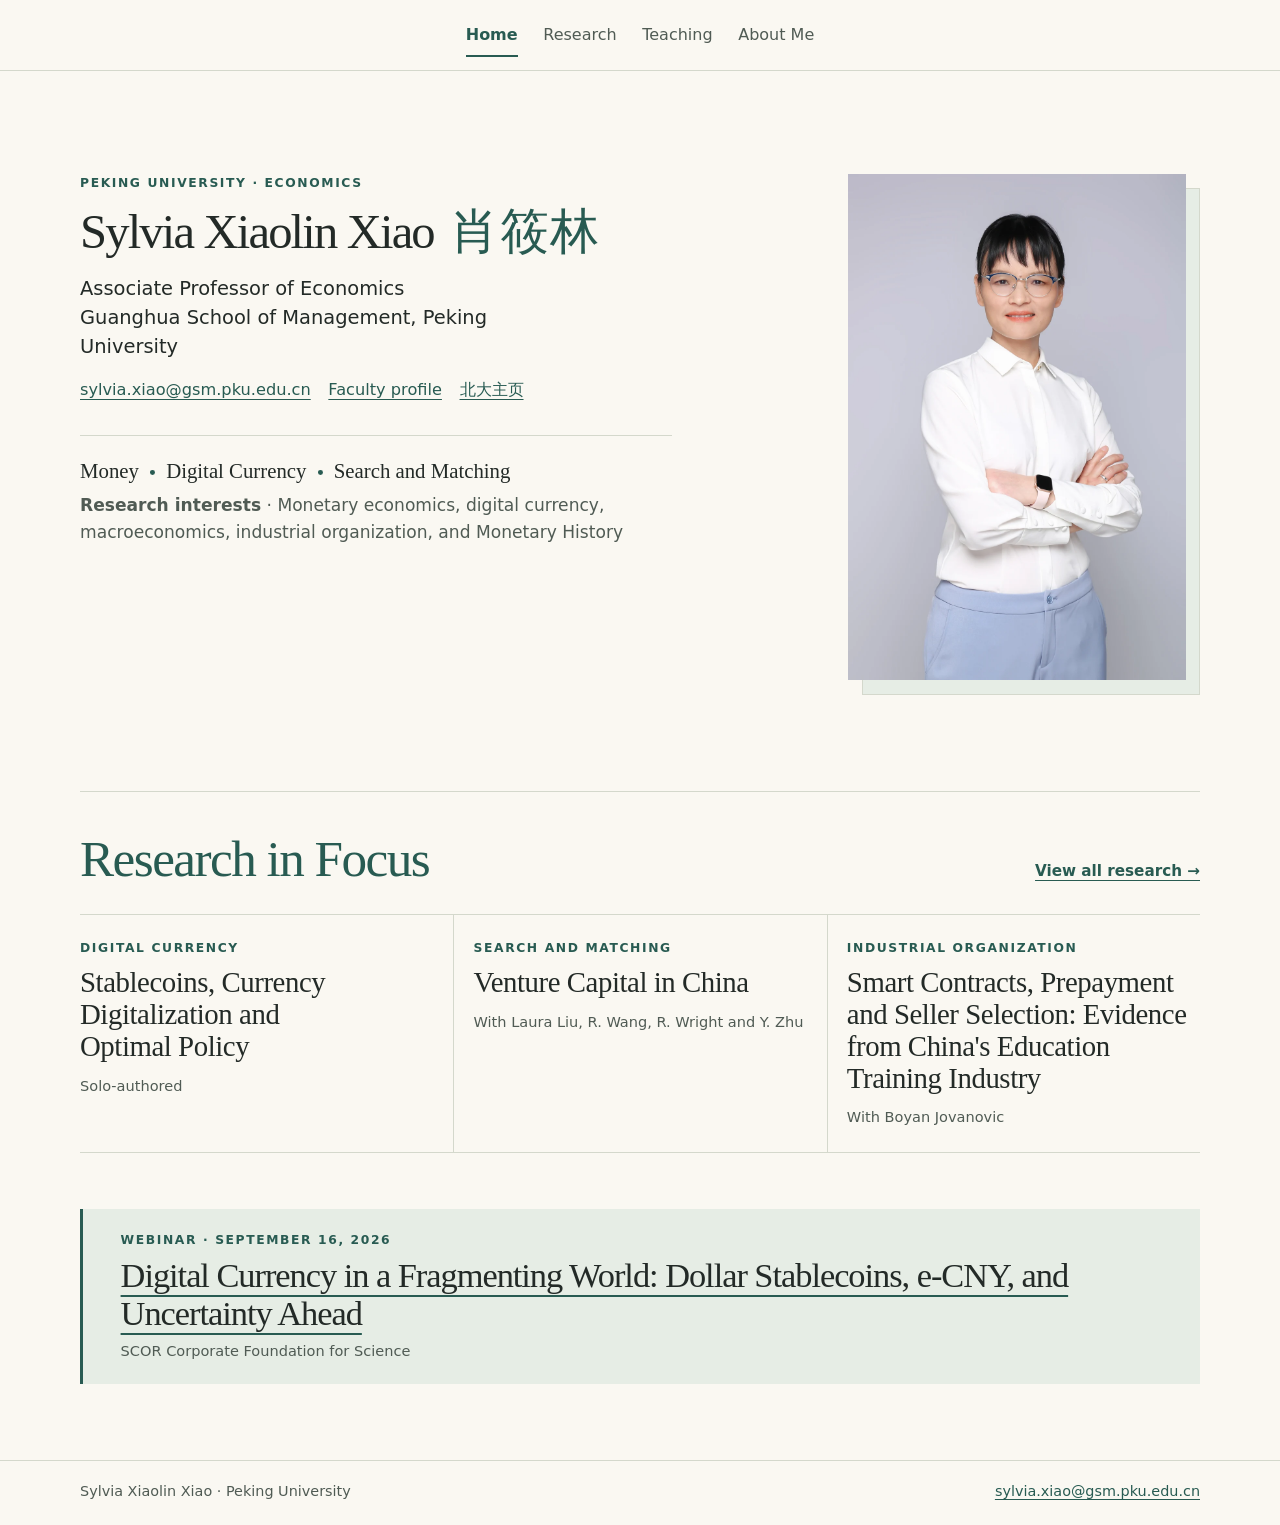
==== index.html @ 923483be "Update academic website for temporary preview" ====
<!doctype html>
<html lang="en">
<head>
  <meta charset="utf-8">
  <meta name="viewport" content="width=device-width, initial-scale=1">
  <meta name="description" content="Sylvia Xiaolin Xiao is an economist at Peking University studying money, digital currency, and search and matching.">
  <title>Sylvia Xiaolin Xiao</title>
  <link rel="stylesheet" href="styles.css?v=09c44d912a6c">
</head>
<body>
  <a class="skip" href="#main">Skip to content</a>
  <header class="site-header">
    <div class="frame">
      <nav class="nav" aria-label="Main navigation"><a href="index.html" aria-current="page">Home</a>
<a href="research.html">Research</a>
<a href="teaching.html">Teaching</a>
<a href="about.html">About Me</a></nav>
    </div>
  </header>
  <main class="frame" id="main" tabindex="-1">

    <section class="hero" aria-labelledby="home-title">
      <div class="hero-copy">
        <p class="eyebrow">Peking University · Economics</p>
        <h1 class="name" id="home-title"><span>Sylvia Xiaolin Xiao</span>
          <span lang="zh-Hans">肖筱林</span></h1>
        <p class="affiliation">Associate Professor of Economics<br>Guanghua School of Management, Peking University</p>
        <p class="contact"><a href="mailto:sylvia.xiao@gsm.pku.edu.cn">sylvia.xiao@gsm.pku.edu.cn</a> <a href="https://en.gsm.pku.edu.cn/faculty/sylvia.xiao/">Faculty profile</a> <a href="https://www.gsm.pku.edu.cn/faculty/sylvia.xiao/" lang="zh-Hans">北大主页</a></p>
        <div class="interests">
          <ul aria-label="Research themes" class="themes"><li>Money</li><li>Digital Currency</li><li>Search and Matching</li></ul>
          <p><strong>Research interests</strong> · Monetary economics, digital currency, macroeconomics, industrial organization, and Monetary History</p>
        </div>
      </div>
      <figure class="portrait"><img src="figures/portrait.webp" alt="Sylvia Xiaolin Xiao, standing in a white shirt and glasses" width="1040" height="1560" fetchpriority="high"></figure>
    </section>
    <section class="focus" aria-labelledby="focus-title">
      <div class="section-cap">
        <h2 id="focus-title">Research in Focus</h2>
        <a href="research.html" class="text-link">View all research →</a>
      </div>
      <div class="focus-list">
      <article class="focus-paper">
        <p class="eyebrow">Digital Currency</p>
        <h3><a href="research.html#stablecoins">Stablecoins, Currency Digitalization and Optimal Policy</a></h3>
        <p class="meta">Solo-authored</p>
      </article>
      <article class="focus-paper">
        <p class="eyebrow">Search and Matching</p>
        <h3><a href="research.html#venture-capital">Venture Capital in China</a></h3>
        <p class="meta">With Laura Liu, R. Wang, R. Wright and Y. Zhu</p>
      </article>
      <article class="focus-paper">
        <p class="eyebrow">Industrial Organization</p>
        <h3><a href="research.html#smart-contracts">Smart Contracts, Prepayment and Seller Selection: Evidence from China&#x27;s Education Training Industry</a></h3>
        <p class="meta">With Boyan Jovanovic</p>
      </article>
      </div>
    </section>
    <aside class="webinar" aria-labelledby="webinar-title">
      <p class="eyebrow">Webinar · <time datetime="2026-09-16">September 16, 2026</time></p>
      <h2 id="webinar-title"><a href="https://foundation.scor.com/news/scor-foundation-webinar-digital-currency-fragmenting-world-dollar-stablecoins-e-cny-and">Digital Currency in a Fragmenting World: Dollar Stablecoins, e-CNY, and Uncertainty Ahead</a></h2>
      <p class="meta">SCOR Corporate Foundation for Science</p>
    </aside>
  </main>
  <footer class="site-footer">
    <div class="frame">
      <p>Sylvia Xiaolin Xiao · Peking University</p>
      <p><a href="mailto:sylvia.xiao@gsm.pku.edu.cn">sylvia.xiao@gsm.pku.edu.cn</a></p>
    </div>
  </footer>
</body>
</html>
---- styles.css ----
:root {
  color-scheme: light;
  --paper: #faf8f2;
  --ink: #232a27;
  --muted: #505b54;
  --teal: #285b52;
  --wash: #e6ede5;
  --line: #d4d8cc;
  --serif: "Baskervville", "Iowan Old Style", Baskerville, Georgia, serif;
  --sans: "Source Sans 3", "Segoe UI", system-ui, sans-serif;
  --han: "Songti SC", "Noto Serif CJK SC", SimSun, serif;
}

*, *::before, *::after { box-sizing: border-box; }
body { margin: 0; background: var(--paper); color: var(--ink); font: 1.125rem/1.6 var(--sans); }
img { display: block; max-inline-size: 100%; block-size: auto; }
a { color: var(--teal); text-underline-offset: .24em; text-decoration-thickness: .06em; }
a:hover { text-decoration-thickness: .12em; }
:focus-visible { outline: 2px solid var(--teal); outline-offset: 5px; }
[hidden] { display: none !important; }
h1, h2, h3, h4, p, figure, blockquote { margin: 0; }
h1, h2, h3, h4 { text-wrap: pretty; }
h1, h2, h3 { font-family: var(--serif); font-weight: 400; line-height: 1.11; }
h1 { font-size: clamp(3.2rem, 7vw, 5.5rem); letter-spacing: -.037em; }
h2 { font-size: clamp(2.1rem, 4vw, 3.25rem); letter-spacing: -.03em; color: var(--teal); }
h3 { font-size: clamp(1.45rem, 2.7vw, 2rem); letter-spacing: -.015em; }
p + p { margin-block-start: 1em; }
[lang="zh-Hans"] { font-family: var(--han); }
.frame { inline-size: min(100% - 6rem, 70rem); margin-inline: auto; }
.skip { position: absolute; z-index: 2; inset: .55rem auto auto 1rem; padding: .55rem .7rem; background: var(--paper); transform: translateY(-160%); }
.skip:focus { transform: none; }
.site-header { border-block-end: 1px solid var(--line); }
.site-header > .frame { min-block-size: 4.4rem; display: flex; align-items: center; justify-content: center; }
.nav { display: flex; align-items: center; justify-content: center; flex-wrap: wrap; gap: .1rem 1.6rem; }
.nav a { font-size: 1rem; padding-block: .55rem; color: var(--muted); text-decoration: none; }
.nav a[aria-current] { color: var(--teal); box-shadow: inset 0 -2px var(--teal); font-weight: 650; }
.nav a:hover { color: var(--teal); text-decoration: underline; }
.eyebrow { color: var(--teal); font-size: .77rem; letter-spacing: .13em; text-transform: uppercase; font-weight: 690; }
.hero { display: grid; grid-template-columns: minmax(0, 1fr) minmax(14rem, 22rem); align-items: start; gap: clamp(2rem, 5vw, 5rem); padding-block: clamp(3rem, 8vw, 7rem) clamp(3.5rem, 8vw, 6rem); }
.name { display: flex; align-items: baseline; flex-wrap: wrap; gap: .12em .34em; font-size: clamp(2rem, 3.8vw, 3.35rem); letter-spacing: -.038em; margin-block: .23em .31em; }
.name span { font-size: inherit; }
.name [lang] { color: var(--teal); letter-spacing: .02em; white-space: nowrap; }
.affiliation { max-inline-size: 37ch; font-size: 1.08em; line-height: 1.5; }
.contact { display: flex; flex-wrap: wrap; align-items: baseline; gap: .35rem 1.1rem; font-size: .9em; margin-block: 1rem 1.95rem; }
.contact a { overflow-wrap: anywhere; }
.interests { max-inline-size: 37rem; border-block-start: 1px solid var(--line); padding-block-start: 1.25rem; }
.interests p { margin-block-start: .4rem; color: var(--muted); font-size: .95em; }
.themes { list-style: none; display: flex; flex-wrap: wrap; gap: .22rem .65rem; margin: 0; padding: 0; }
.themes li { color: var(--ink); font: 1.3rem/1.4 var(--serif); }
.themes li + li::before { content: ""; display: inline-block; border-radius: 50%; width: .24em; height: .24em; margin: 0 .52em .16em .05em; background: var(--teal); }
.portrait { position: relative; isolation: isolate; margin-inline-end: .9rem; margin-block-end: .9rem; }
.portrait::after { position: absolute; z-index: -1; content: ""; inset: .9rem -.9rem -.9rem .9rem; background: var(--wash); border: 1px solid var(--line); }
.portrait img { inline-size: 100%; }
.focus { padding-block: 2.45rem 3.5rem; border-block-start: 1px solid var(--line); }
.section-cap { display: flex; flex-wrap: wrap; align-items: baseline; justify-content: space-between; gap: .5rem 2rem; margin-block-end: 1.65rem; }
.text-link { font-size: .95rem; font-weight: 650; }
.focus-list { display: grid; grid-template-columns: repeat(3, minmax(0, 1fr)); border-block: 1px solid var(--line); }
.focus-paper { padding-block: 1.5rem; min-inline-size: 0; }
.focus-paper + .focus-paper { border-inline-start: 1px solid var(--line); }
.focus-paper { padding-inline: 1.2rem; }
.focus-paper:first-child { padding-inline-start: 0; }
.focus-paper:last-child { padding-inline-end: 0; }
.focus-paper h3 { margin-block: .5rem .75rem; font-size: clamp(1.35rem, 2.4vw, 1.8rem); }
.focus-paper h3 a { color: var(--ink); text-decoration: none; }
.focus-paper h3 a:hover { color: var(--teal); text-decoration: underline; }
.focus-paper .meta { line-height: 1.5; }
.webinar { padding: 1.35rem clamp(1.25rem, 4vw, 2.35rem); margin-block: 0 4.75rem; background: var(--wash); border-inline-start: 3px solid var(--teal); }
.webinar p + p { margin-block-start: .4rem; }
.webinar h2 { color: var(--ink); margin-block: .33rem .45rem; font-size: clamp(1.65rem, 4vw, 2.15rem); }
.webinar h2 a { color: inherit; text-decoration-color: var(--teal); }

.page-head { padding-block: clamp(3rem, 8vw, 6.3rem) 2.05rem; }
.page-head p { max-inline-size: 52ch; color: var(--muted); margin-block-start: .42rem; }
.page-head a { font-size: .95em; }
.filters { padding-block: 1.05rem; border-block: 1px solid var(--line); }
.filter-label { margin-block-end: .55rem; }
.filter-buttons { display: flex; flex-wrap: wrap; gap: .55rem; }
.filter-buttons button { min-block-size: 2.65rem; padding: .35rem .85rem; color: var(--teal); border: 1px solid #a5b9ad; background: transparent; border-radius: 2rem; cursor: pointer; font: 600 .9rem/1.3 var(--sans); }
.filter-buttons button:hover { background: var(--wash); border-color: var(--teal); }
.filter-buttons button[aria-pressed="true"] { background: var(--teal); border-color: var(--teal); color: #fff; }
.result-count { font-size: .87rem; color: var(--muted); margin-block-start: .65rem; }
.no-results, .group-empty { color: var(--muted); margin-block: .75rem; font-size: .94em; }
.research-section { margin-block: 3rem 4.6rem; }
.research-section > h2 { margin-block-end: 1.2rem; }
.papers { border-block-end: 1px solid var(--line); }
.paper { scroll-margin-block-start: 1rem; border-block-start: 1px solid var(--line); padding-block: 1.55rem 1.45rem; overflow-wrap: anywhere; }
.paper:target { background: var(--wash); padding-inline: min(1rem, 3vw); }
.paper h3, .paper h4 { max-inline-size: 56rem; }
.paper h4 { font-family: var(--serif); font-size: clamp(1.45rem, 2.7vw, 2rem); font-weight: 400; line-height: 1.16; }
.paper h4[lang] { font-family: var(--han); }
.pub-group h3 { margin-block: 1.8rem .65rem; font: 680 1rem/1.4 var(--sans); color: var(--muted); }
.meta { color: var(--muted); font-size: .91rem; }
.paper > .meta { margin-block-start: .28rem; }
.meta + .meta { margin-block-start: .25rem; }
.tags { list-style: none; display: flex; flex-wrap: wrap; gap: .35rem; margin: .8rem 0 0; padding: 0; }
.tags li { padding: .16rem .54rem; border-radius: .25rem; background: var(--wash); color: var(--teal); font-size: .78rem; font-weight: 620; line-height: 1.42; }
.paper-actions { display: flex; flex-wrap: wrap; column-gap: 1rem; align-items: baseline; font-size: .9rem; }
.paper-actions a { display: inline-block; padding-block: .32rem; }
.paper details { max-inline-size: 68ch; }
.paper summary { inline-size: fit-content; color: var(--teal); cursor: pointer; font-size: .9rem; font-weight: 650; padding: .32rem .2rem .32rem 0; }
.paper summary:hover { text-decoration: underline; text-underline-offset: .2em; }
.abstract { border-inline-start: 2px solid var(--line); padding-inline-start: 1rem; margin: .45rem 0 .35rem; color: var(--ink); }
.weebly-listings { margin-block-start: .55rem; }
.weebly-auxiliary { color: #2a2a2a; line-height: 1.5; }
.weebly-auxiliary + .weebly-auxiliary { margin-block-start: 0; }
.weebly-note { margin-block-start: .35rem; }
.paper h3 sup { font-size: .57em; margin-inline-start: .1em; color: var(--teal); }
.article-note { margin-block-start: .75rem; }
.research-community { border-block-start: 1px solid var(--line); display: grid; grid-template-columns: 1fr 1fr; gap: 2rem 3.5rem; padding-block: 2.1rem 4.75rem; }
.research-community h2 { font-size: clamp(1.8rem, 3.55vw, 2.55rem); margin-block-end: .65rem; }
.research-community p, .grant-list { color: var(--muted); font-size: .97rem; }
.grant-list { margin: 0; padding-inline-start: 1.05rem; }
.grant-list li + li { margin-block-start: .55rem; }

.teaching-programs { margin-block-end: 5rem; border-block-end: 1px solid var(--line); }
.teaching-program { display: grid; grid-template-columns: minmax(15rem, 1fr) minmax(0, 2.7fr); align-items: baseline; gap: 1.5rem 2rem; padding-block: 1.6rem; border-block-start: 1px solid var(--line); }
.teaching-program > h2 { font-size: clamp(1.85rem, 3.1vw, 2.5rem); }
.course-list { list-style: none; margin: 0; padding: 0; }
.course + .course { margin-block-start: 1.15rem; }
.course h3 { font-size: clamp(1.35rem, 2.4vw, 1.83rem); }
.course .meta { margin-block-start: .35rem; }

.bio { max-inline-size: 67ch; margin-block: 3.25rem; }
.bio h2 { margin-block-end: .7rem; }
.liberty { inline-size: min(100%, 55rem); background: var(--wash); }
.liberty img { inline-size: 100%; }
.liberty figcaption { padding: .75rem clamp(1rem, 2.5vw, 1.6rem) .95rem; }
.liberty blockquote { font: clamp(1.65rem, 4vw, 3rem)/1.15 var(--serif); color: var(--teal); }
.gallery { margin-block: 4rem; }
.gallery h2 { margin-block-end: .7rem; }
.gallery p { max-inline-size: 68ch; color: var(--muted); }
.beach-slideshow { inline-size: min(100%, 34rem); margin-block-start: 1.25rem; }
.gallery-viewport { list-style: none; display: flex; overflow-x: auto; scroll-snap-type: x mandatory; margin: 0; padding: 0; background: var(--wash); }
.gallery-viewport li { flex: 0 0 100%; min-inline-size: 0; scroll-snap-align: start; }
.gallery-viewport a { position: relative; display: block; aspect-ratio: 3 / 2; }
.gallery-viewport a:focus-visible { outline-offset: -4px; }
.gallery-viewport img { position: absolute; inset: 0; inline-size: 100%; block-size: 100%; object-fit: contain; }
.beach-slideshow[data-enhanced] .gallery-viewport { overflow: hidden; }
.gallery-controls { display: flex; align-items: center; justify-content: space-between; gap: .5rem; margin-block-start: .5rem; }
.gallery-controls button { min-block-size: 2.75rem; padding: .3rem .68rem; border: 1px solid #a5b9ad; border-radius: .25rem; background: transparent; color: var(--teal); font: 640 .9rem/1.25 var(--sans); cursor: pointer; }
.gallery-controls button:hover { background: var(--wash); border-color: var(--teal); }
.gallery-position { font-size: .86rem; white-space: nowrap; }
.personal-quote { max-inline-size: 67ch; margin-block: 3rem 4rem; border-block-start: 1px solid var(--line); padding-block-start: 1.15rem; }
.personal-quote blockquote { font: clamp(1.23rem, 2.25vw, 1.65rem)/1.35 var(--serif); }
.personal-quote figcaption { color: var(--muted); font-size: .91rem; margin-block-start: .65rem; }
.site-footer { border-block-start: 1px solid var(--line); padding-block: 1.15rem 1.4rem; color: var(--muted); font-size: .9rem; }
.site-footer .frame { display: flex; flex-wrap: wrap; justify-content: space-between; align-items: baseline; gap: .3rem 1rem; }
.site-footer p { margin: 0; }

@media (max-width: 58rem) {
  .frame { inline-size: min(100% - 3.5rem, 70rem); }
  .hero { gap: 2rem; grid-template-columns: minmax(0, 1fr) minmax(12rem, 17rem); }
}

@media (max-width: 43rem) {
  .frame { inline-size: calc(100% - 2.5rem); }
  .site-header > .frame { min-block-size: 3.8rem; padding-block: .35rem; }
  .nav { gap: .05rem .85rem; }
  .nav a { font-size: .88rem; }
  .hero { display: flex; flex-direction: column; align-items: flex-start; padding-block: 2.6rem 3.25rem; gap: 1.75rem; }
  .portrait { inline-size: min(calc(100% - .9rem), 17rem); }
  .focus-list, .research-community { grid-template-columns: 1fr; }
  .focus-paper, .focus-paper:first-child, .focus-paper:last-child { padding-inline: 0; }
  .focus-paper + .focus-paper { border-inline-start: 0; border-block-start: 1px solid var(--line); }
  .teaching-program { grid-template-columns: 1fr; gap: .75rem; }
  .page-head { padding-block-start: 2.65rem; }
  .research-section { margin-block: 2.3rem 3.3rem; }
}

@media (max-width: 24rem) {
  .frame { inline-size: calc(100% - 2rem); }
}
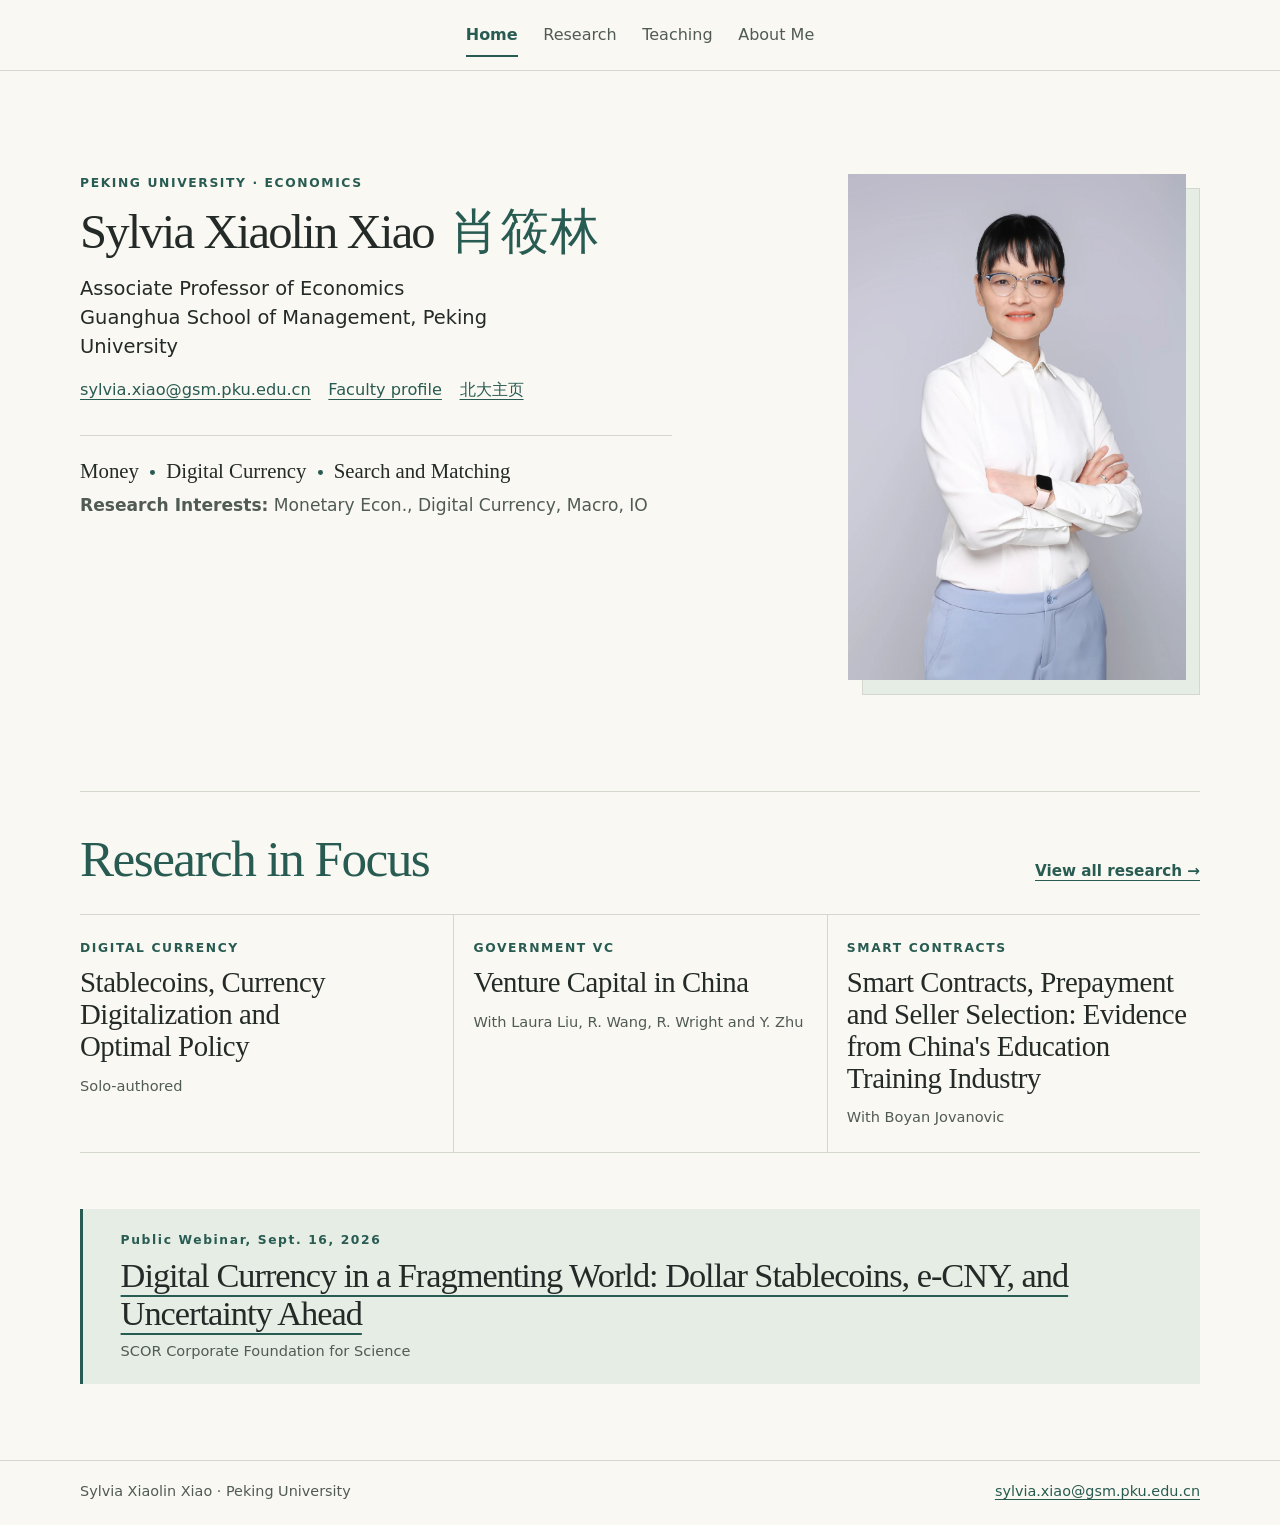
==== commit 99a3e56e: "Host research papers and add Chinese abstracts" ====
--- a/index.html
+++ b/index.html
@@ -5,7 +5,7 @@
   <meta name="viewport" content="width=device-width, initial-scale=1">
   <meta name="description" content="Sylvia Xiaolin Xiao is an economist at Peking University studying money, digital currency, and search and matching.">
   <title>Sylvia Xiaolin Xiao</title>
-  <link rel="stylesheet" href="styles.css?v=09c44d912a6c">
+  <link rel="stylesheet" href="styles.css?v=971d77a910e1">
 </head>
 <body>
   <a class="skip" href="#main">Skip to content</a>
@@ -28,7 +28,7 @@
         <p class="contact"><a href="mailto:sylvia.xiao@gsm.pku.edu.cn">sylvia.xiao@gsm.pku.edu.cn</a> <a href="https://en.gsm.pku.edu.cn/faculty/sylvia.xiao/">Faculty profile</a> <a href="https://www.gsm.pku.edu.cn/faculty/sylvia.xiao/" lang="zh-Hans">北大主页</a></p>
         <div class="interests">
           <ul aria-label="Research themes" class="themes"><li>Money</li><li>Digital Currency</li><li>Search and Matching</li></ul>
-          <p><strong>Research interests</strong> · Monetary economics, digital currency, macroeconomics, industrial organization, and Monetary History</p>
+          <p><strong>Research Interests:</strong> Monetary Econ., Digital Currency, Macro, IO</p>
         </div>
       </div>
       <figure class="portrait"><img src="figures/portrait.webp" alt="Sylvia Xiaolin Xiao, standing in a white shirt and glasses" width="1040" height="1560" fetchpriority="high"></figure>
@@ -45,19 +45,19 @@
         <p class="meta">Solo-authored</p>
       </article>
       <article class="focus-paper">
-        <p class="eyebrow">Search and Matching</p>
+        <p class="eyebrow">Government VC</p>
         <h3><a href="research.html#venture-capital">Venture Capital in China</a></h3>
         <p class="meta">With Laura Liu, R. Wang, R. Wright and Y. Zhu</p>
       </article>
       <article class="focus-paper">
-        <p class="eyebrow">Industrial Organization</p>
+        <p class="eyebrow">Smart Contracts</p>
         <h3><a href="research.html#smart-contracts">Smart Contracts, Prepayment and Seller Selection: Evidence from China&#x27;s Education Training Industry</a></h3>
         <p class="meta">With Boyan Jovanovic</p>
       </article>
       </div>
     </section>
     <aside class="webinar" aria-labelledby="webinar-title">
-      <p class="eyebrow">Webinar · <time datetime="2026-09-16">September 16, 2026</time></p>
+      <p class="eyebrow" style="text-transform:none">Public Webinar, <time datetime="2026-09-16">Sept. 16, 2026</time></p>
       <h2 id="webinar-title"><a href="https://foundation.scor.com/news/scor-foundation-webinar-digital-currency-fragmenting-world-dollar-stablecoins-e-cny-and">Digital Currency in a Fragmenting World: Dollar Stablecoins, e-CNY, and Uncertainty Ahead</a></h2>
       <p class="meta">SCOR Corporate Foundation for Science</p>
     </aside>
--- a/styles.css
+++ b/styles.css
@@ -88,7 +88,7 @@
 .paper h3, .paper h4 { max-inline-size: 56rem; }
 .paper h4 { font-family: var(--serif); font-size: clamp(1.45rem, 2.7vw, 2rem); font-weight: 400; line-height: 1.16; }
 .paper h4[lang] { font-family: var(--han); }
-.pub-group h3 { margin-block: 1.8rem .65rem; font: 680 1rem/1.4 var(--sans); color: var(--muted); }
+.pub-group h3 { margin-block: 1.8rem .65rem; font: 680 clamp(1.9rem, 3.5vw, 2.6rem)/1.2 var(--sans); color: var(--muted); }
 .meta { color: var(--muted); font-size: .91rem; }
 .paper > .meta { margin-block-start: .28rem; }
 .meta + .meta { margin-block-start: .25rem; }
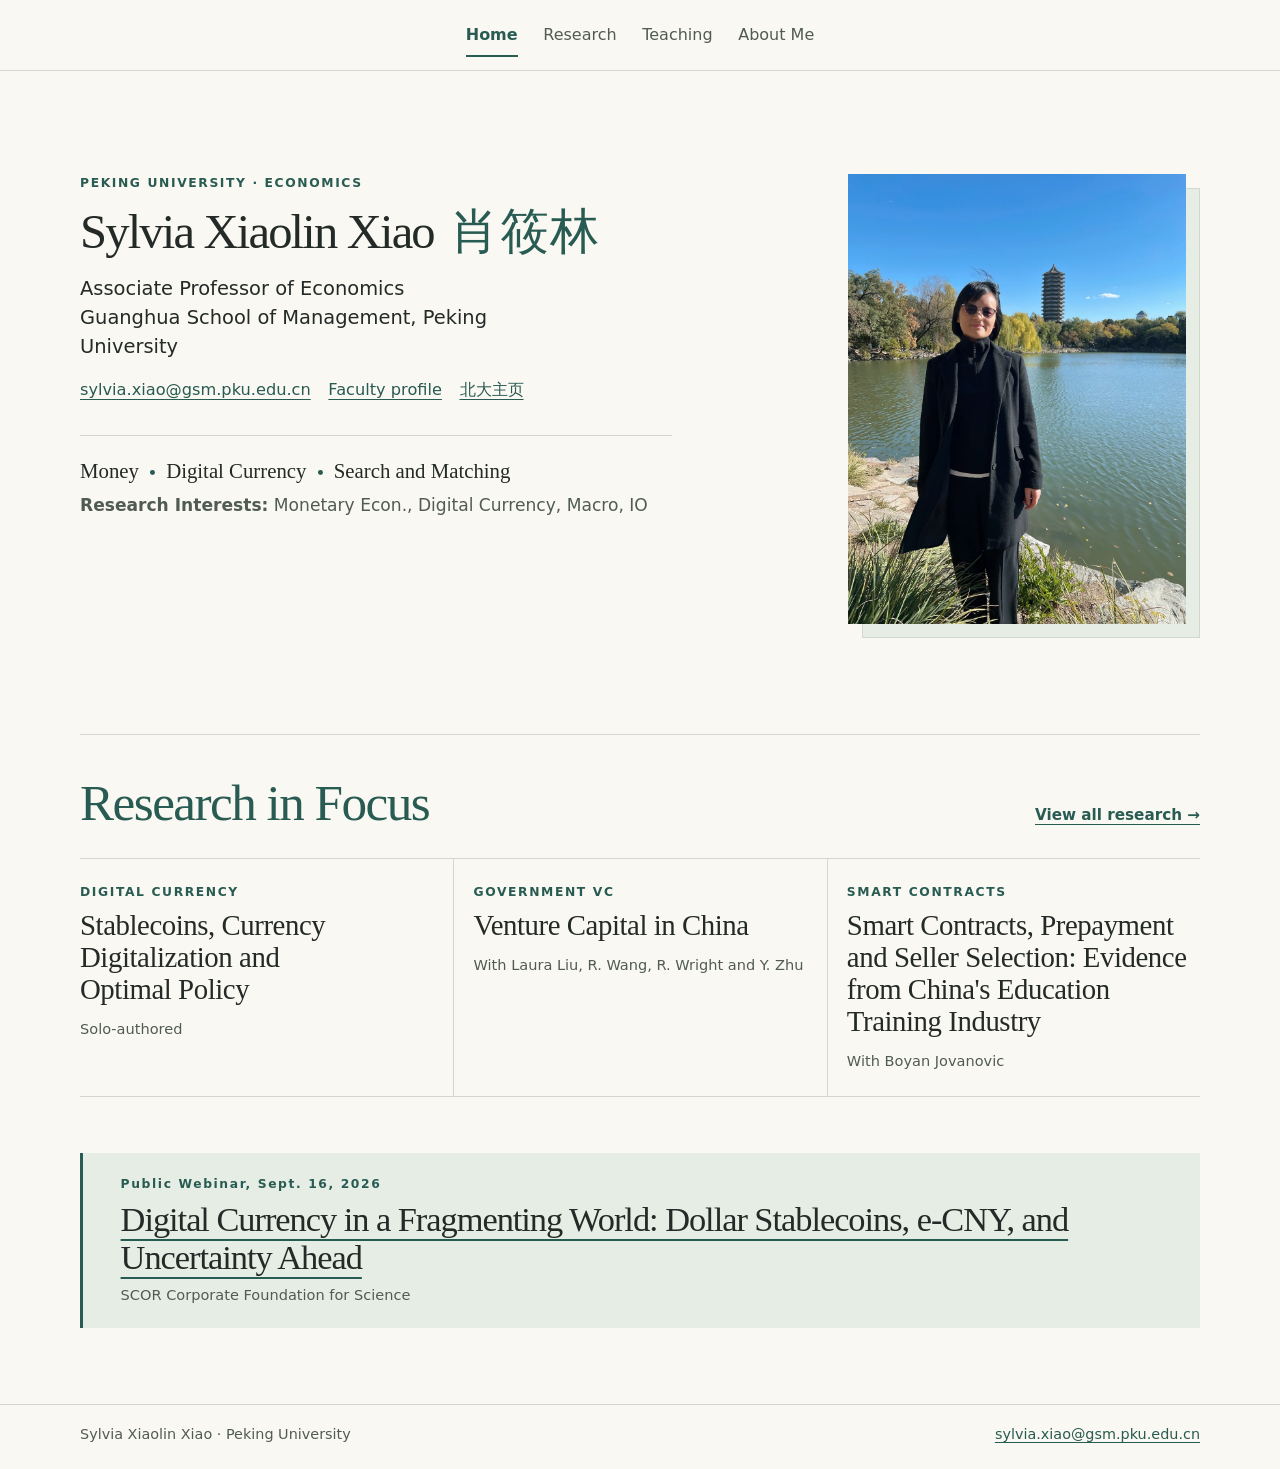
==== commit 61392fed: "Replace Home portrait" ====
--- a/index.html
+++ b/index.html
@@ -31,7 +31,7 @@
           <p><strong>Research Interests:</strong> Monetary Econ., Digital Currency, Macro, IO</p>
         </div>
       </div>
-      <figure class="portrait"><img src="figures/portrait.webp" alt="Sylvia Xiaolin Xiao, standing in a white shirt and glasses" width="1040" height="1560" fetchpriority="high"></figure>
+      <figure class="portrait"><img src="figures/portrait.webp?v=0845554c4093" alt="Sylvia Xiaolin Xiao in a dark coat and sunglasses beside a lake, with a tower in the background" width="1038" height="1384" fetchpriority="high"></figure>
     </section>
     <section class="focus" aria-labelledby="focus-title">
       <div class="section-cap">
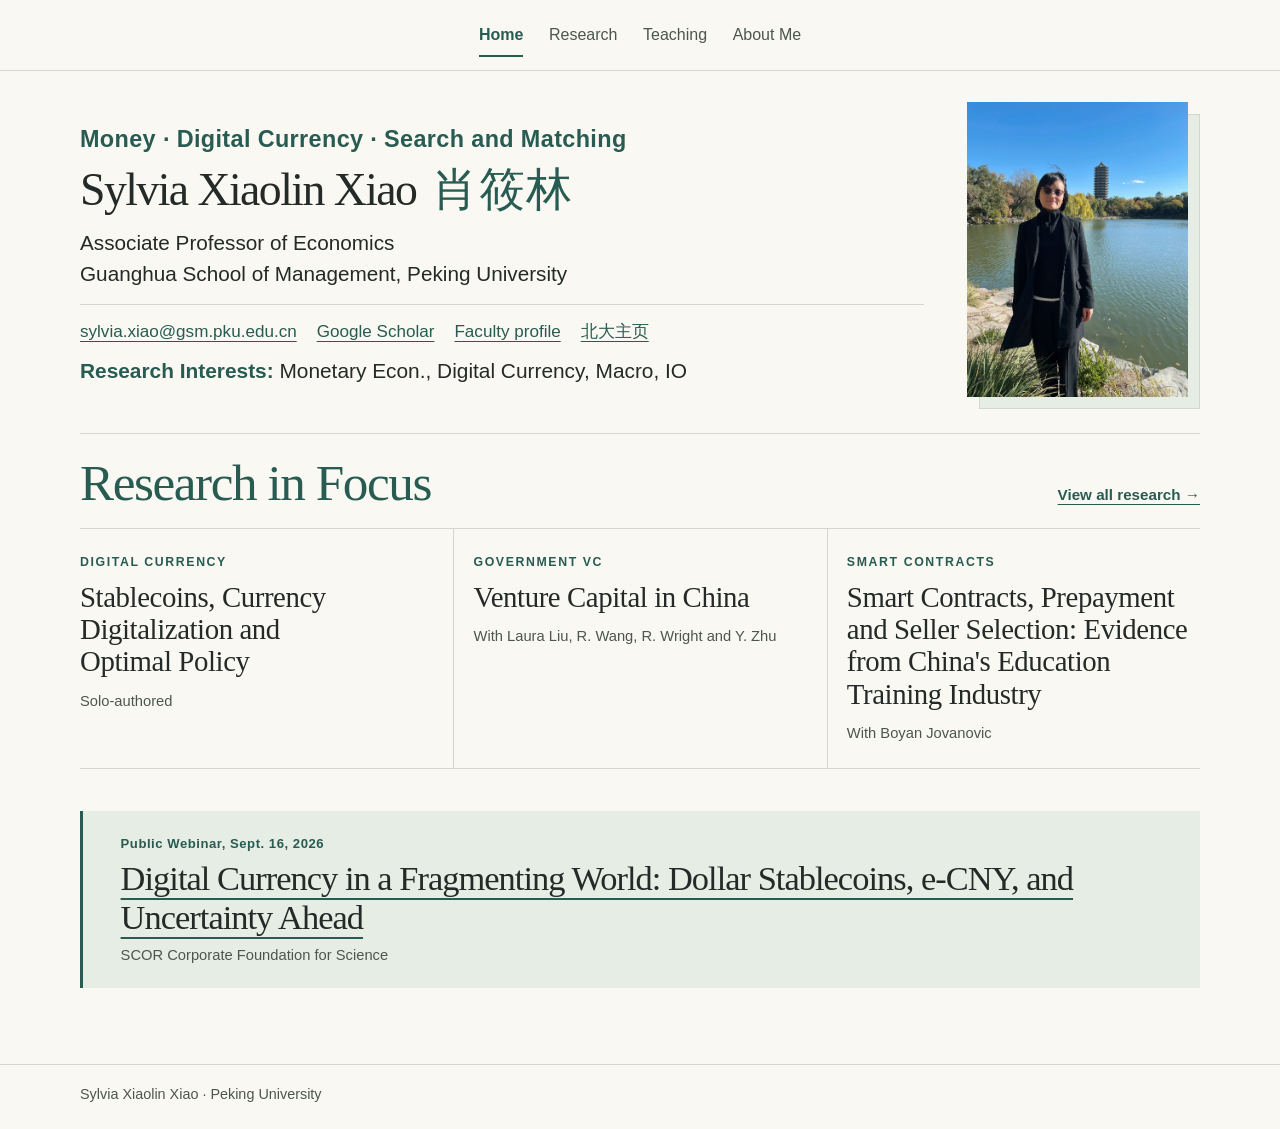
==== commit b61ce9eb: "Publish polished personal website v4.2" ====
--- a/index.html
+++ b/index.html
@@ -3,9 +3,18 @@
 <head>
   <meta charset="utf-8">
   <meta name="viewport" content="width=device-width, initial-scale=1">
-  <meta name="description" content="Sylvia Xiaolin Xiao is an economist at Peking University studying money, digital currency, and search and matching.">
+  <meta name="description" content="Sylvia Xiaolin Xiao (肖筱林) is an Associate Professor of Economics at Guanghua School of Management, Peking University, studying money, digital currency, and search and matching.">
   <title>Sylvia Xiaolin Xiao</title>
-  <link rel="stylesheet" href="styles.css?v=971d77a910e1">
+  <link rel="canonical" href="https://sylvia-x-xiao.github.io/">
+  <link rel="icon" href="favicon.svg?v=73fa13cf3749" type="image/svg+xml">
+  <meta property="og:title" content="Sylvia Xiaolin Xiao">
+  <meta property="og:description" content="Sylvia Xiaolin Xiao (肖筱林) is an Associate Professor of Economics at Guanghua School of Management, Peking University, studying money, digital currency, and search and matching.">
+  <meta property="og:type" content="profile">
+  <meta property="og:url" content="https://sylvia-x-xiao.github.io/">
+  <meta property="og:site_name" content="Sylvia Xiaolin Xiao">
+  <meta property="og:image" content="https://sylvia-x-xiao.github.io/figures/portrait.webp">
+  <link rel="stylesheet" href="styles.css?v=c0f7de627237">
+  <script type="application/ld+json">{"@context": "https://schema.org", "@type": "Person", "name": "Sylvia Xiaolin Xiao", "alternateName": "肖筱林", "jobTitle": "Associate Professor of Economics", "affiliation": {"@type": "Organization", "name": "Guanghua School of Management, Peking University"}, "url": "https://sylvia-x-xiao.github.io/", "image": "https://sylvia-x-xiao.github.io/figures/portrait.webp", "sameAs": ["https://scholar.google.com/citations?user=fKxK8y8AAAAJ&hl=en", "https://en.gsm.pku.edu.cn/faculty/sylvia.xiao/", "https://www.gsm.pku.edu.cn/faculty/sylvia.xiao/"], "knowsAbout": ["Money", "Digital Currency", "Search and Matching"]}</script>
 </head>
 <body>
   <a class="skip" href="#main">Skip to content</a>
@@ -21,15 +30,12 @@
 
     <section class="hero" aria-labelledby="home-title">
       <div class="hero-copy">
-        <p class="eyebrow">Peking University · Economics</p>
+        <p class="eyebrow hero-eyebrow">Money · Digital Currency · Search and Matching</p>
         <h1 class="name" id="home-title"><span>Sylvia Xiaolin Xiao</span>
           <span lang="zh-Hans">肖筱林</span></h1>
         <p class="affiliation">Associate Professor of Economics<br>Guanghua School of Management, Peking University</p>
-        <p class="contact"><a href="mailto:sylvia.xiao@gsm.pku.edu.cn">sylvia.xiao@gsm.pku.edu.cn</a> <a href="https://en.gsm.pku.edu.cn/faculty/sylvia.xiao/">Faculty profile</a> <a href="https://www.gsm.pku.edu.cn/faculty/sylvia.xiao/" lang="zh-Hans">北大主页</a></p>
-        <div class="interests">
-          <ul aria-label="Research themes" class="themes"><li>Money</li><li>Digital Currency</li><li>Search and Matching</li></ul>
-          <p><strong>Research Interests:</strong> Monetary Econ., Digital Currency, Macro, IO</p>
-        </div>
+        <p class="contact"><a href="mailto:sylvia.xiao@gsm.pku.edu.cn">sylvia.xiao@gsm.pku.edu.cn</a> <a href="https://scholar.google.com/citations?user=fKxK8y8AAAAJ&amp;hl=en">Google Scholar</a> <a href="https://en.gsm.pku.edu.cn/faculty/sylvia.xiao/">Faculty profile</a> <a href="https://www.gsm.pku.edu.cn/faculty/sylvia.xiao/" lang="zh-Hans">北大主页</a></p>
+        <p class="research-interests"><strong>Research Interests:</strong> Monetary Econ., Digital Currency, Macro, IO</p>
       </div>
       <figure class="portrait"><img src="figures/portrait.webp?v=0845554c4093" alt="Sylvia Xiaolin Xiao in a dark coat and sunglasses beside a lake, with a tower in the background" width="1038" height="1384" fetchpriority="high"></figure>
     </section>
@@ -57,7 +63,7 @@
       </div>
     </section>
     <aside class="webinar" aria-labelledby="webinar-title">
-      <p class="eyebrow" style="text-transform:none">Public Webinar, <time datetime="2026-09-16">Sept. 16, 2026</time></p>
+      <p class="eyebrow">Public Webinar, <time datetime="2026-09-16">Sept. 16, 2026</time></p>
       <h2 id="webinar-title"><a href="https://foundation.scor.com/news/scor-foundation-webinar-digital-currency-fragmenting-world-dollar-stablecoins-e-cny-and">Digital Currency in a Fragmenting World: Dollar Stablecoins, e-CNY, and Uncertainty Ahead</a></h2>
       <p class="meta">SCOR Corporate Foundation for Science</p>
     </aside>
@@ -65,7 +71,6 @@
   <footer class="site-footer">
     <div class="frame">
       <p>Sylvia Xiaolin Xiao · Peking University</p>
-      <p><a href="mailto:sylvia.xiao@gsm.pku.edu.cn">sylvia.xiao@gsm.pku.edu.cn</a></p>
     </div>
   </footer>
 </body>
--- a/styles.css
+++ b/styles.css
@@ -2,110 +2,153 @@
   color-scheme: light;
   --paper: #faf8f2;
   --ink: #232a27;
-  --muted: #505b54;
+  --muted: #4b564f;
   --teal: #285b52;
   --wash: #e6ede5;
   --line: #d4d8cc;
-  --serif: "Baskervville", "Iowan Old Style", Baskerville, Georgia, serif;
-  --sans: "Source Sans 3", "Segoe UI", system-ui, sans-serif;
-  --han: "Songti SC", "Noto Serif CJK SC", SimSun, serif;
+  --accent-blue: #1d6480;
+  --accent-red: #b02828;
+  --serif: "Iowan Old Style", "Palatino Linotype", Palatino, "Book Antiqua", Baskerville, Georgia, serif;
+  --sans: -apple-system, BlinkMacSystemFont, "Segoe UI", Roboto, "Helvetica Neue", Arial, sans-serif;
+  --han-serif: "Songti SC", "STSong", "Noto Serif CJK SC", "Source Han Serif SC", serif;
+  --han-sans: "PingFang SC", "Hiragino Sans GB", "Microsoft YaHei", "Noto Sans CJK SC", "Source Han Sans SC", sans-serif;
 }
 
 *, *::before, *::after { box-sizing: border-box; }
-body { margin: 0; background: var(--paper); color: var(--ink); font: 1.125rem/1.6 var(--sans); }
+body { margin: 0; background: var(--paper); color: var(--ink); font: 1.125rem/1.62 var(--sans); text-rendering: optimizeLegibility; }
 img { display: block; max-inline-size: 100%; block-size: auto; }
 a { color: var(--teal); text-underline-offset: .24em; text-decoration-thickness: .06em; }
 a:hover { text-decoration-thickness: .12em; }
-:focus-visible { outline: 2px solid var(--teal); outline-offset: 5px; }
+:focus-visible { outline: 2px solid var(--teal); outline-offset: 4px; }
 [hidden] { display: none !important; }
 h1, h2, h3, h4, p, figure, blockquote { margin: 0; }
 h1, h2, h3, h4 { text-wrap: pretty; }
-h1, h2, h3 { font-family: var(--serif); font-weight: 400; line-height: 1.11; }
-h1 { font-size: clamp(3.2rem, 7vw, 5.5rem); letter-spacing: -.037em; }
-h2 { font-size: clamp(2.1rem, 4vw, 3.25rem); letter-spacing: -.03em; color: var(--teal); }
-h3 { font-size: clamp(1.45rem, 2.7vw, 2rem); letter-spacing: -.015em; }
+h1, h2, h3 { font-family: var(--serif); font-weight: 400; line-height: 1.12; }
+h1 { font-size: clamp(3.1rem, 6.8vw, 5.35rem); letter-spacing: -.035em; }
+h2 { font-size: clamp(2.05rem, 4vw, 3.2rem); letter-spacing: -.028em; color: var(--teal); }
+h3 { font-size: clamp(1.42rem, 2.6vw, 1.96rem); letter-spacing: -.014em; }
 p + p { margin-block-start: 1em; }
-[lang="zh-Hans"] { font-family: var(--han); }
+[lang="zh-Hans"] { font-family: var(--han-sans); }
+h1 [lang="zh-Hans"], h1[lang="zh-Hans"], h3[lang="zh-Hans"], h4[lang="zh-Hans"] { font-family: var(--han-serif); }
+
 .frame { inline-size: min(100% - 6rem, 70rem); margin-inline: auto; }
-.skip { position: absolute; z-index: 2; inset: .55rem auto auto 1rem; padding: .55rem .7rem; background: var(--paper); transform: translateY(-160%); }
+.skip { position: absolute; z-index: 10; inset: .55rem auto auto 1rem; padding: .55rem .75rem; background: var(--paper); border: 1px solid var(--teal); transform: translateY(-180%); }
 .skip:focus { transform: none; }
+
 .site-header { border-block-end: 1px solid var(--line); }
-.site-header > .frame { min-block-size: 4.4rem; display: flex; align-items: center; justify-content: center; }
+.site-header > .frame { min-block-size: 4.4rem; display: flex; align-items: center; justify-content: center; gap: .3rem 1.5rem; }
+.site-header--inner > .frame { justify-content: space-between; }
+.site-brand { font-family: var(--serif); font-size: 1.08rem; letter-spacing: -.01em; color: var(--ink); text-decoration: none; white-space: nowrap; padding-block: .35rem; }
+.site-brand:hover { color: var(--teal); text-decoration: underline; }
 .nav { display: flex; align-items: center; justify-content: center; flex-wrap: wrap; gap: .1rem 1.6rem; }
 .nav a { font-size: 1rem; padding-block: .55rem; color: var(--muted); text-decoration: none; }
 .nav a[aria-current] { color: var(--teal); box-shadow: inset 0 -2px var(--teal); font-weight: 650; }
 .nav a:hover { color: var(--teal); text-decoration: underline; }
+
 .eyebrow { color: var(--teal); font-size: .77rem; letter-spacing: .13em; text-transform: uppercase; font-weight: 690; }
-.hero { display: grid; grid-template-columns: minmax(0, 1fr) minmax(14rem, 22rem); align-items: start; gap: clamp(2rem, 5vw, 5rem); padding-block: clamp(3rem, 8vw, 7rem) clamp(3.5rem, 8vw, 6rem); }
-.name { display: flex; align-items: baseline; flex-wrap: wrap; gap: .12em .34em; font-size: clamp(2rem, 3.8vw, 3.35rem); letter-spacing: -.038em; margin-block: .23em .31em; }
+.hero { display: grid; grid-template-columns: minmax(0, 1fr) clamp(12.5rem, 18.2vw, 15.75rem); align-items: center; gap: clamp(1.85rem, 3.4vw, 3.1rem); padding-block: clamp(1.45rem, 2.4vw, 1.95rem) clamp(1.15rem, 1.9vw, 1.5rem); }
+.hero-eyebrow, .hero-copy > .eyebrow { font-family: var(--sans); font-size: var(--hero-eyebrow-size, clamp(1.16rem, .84rem + .78vw, 1.52rem)); font-weight: 660; letter-spacing: .016em; text-transform: none; line-height: 1.36; color: var(--teal); text-wrap: balance; }
+.name { display: flex; align-items: baseline; flex-wrap: wrap; gap: .12em .34em; font-size: var(--hero-name-size, clamp(1.96rem, .42rem + 3.05vw, 3.22rem)); letter-spacing: -.034em; margin-block: .18em .24em; }
+.hero[data-name-size="small"] { --hero-name-size: clamp(1.75rem, .35rem + 2.55vw, 2.75rem); }
+.hero[data-name-size="compact"] { --hero-name-size: clamp(1.85rem, .38rem + 2.8vw, 2.98rem); }
+.hero[data-name-size="medium"] { --hero-name-size: clamp(1.96rem, .42rem + 3.05vw, 3.22rem); }
+.hero[data-name-size="large"] { --hero-name-size: clamp(2.1rem, .48rem + 3.45vw, 3.6rem); }
+.hero[data-name-size="xlarge"] { --hero-name-size: clamp(2.22rem, .52rem + 3.92vw, 4.08rem); }
+.hero[data-eyebrow-size="small"] { --hero-eyebrow-size: clamp(1rem, .75rem + .5vw, 1.2rem); }
+.hero[data-eyebrow-size="medium"] { --hero-eyebrow-size: clamp(1.08rem, .8rem + .65vw, 1.36rem); }
+.hero[data-eyebrow-size="large"] { --hero-eyebrow-size: clamp(1.16rem, .84rem + .78vw, 1.52rem); }
+.hero[data-eyebrow-size="xlarge"] { --hero-eyebrow-size: clamp(1.25rem, .9rem + .95vw, 1.7rem); }
+.hero[data-interests-size="small"] { --hero-interests-size: clamp(1rem, .82rem + .32vw, 1.14rem); }
+.hero[data-interests-size="medium"] { --hero-interests-size: clamp(1.08rem, .88rem + .4vw, 1.24rem); }
+.hero[data-interests-size="large"] { --hero-interests-size: clamp(1.15rem, .92rem + .48vw, 1.34rem); }
+.hero[data-interests-size="xlarge"] { --hero-interests-size: clamp(1.22rem, .96rem + .6vw, 1.48rem); }
+.name:first-child { margin-block-start: 0; }
 .name span { font-size: inherit; }
 .name [lang] { color: var(--teal); letter-spacing: .02em; white-space: nowrap; }
-.affiliation { max-inline-size: 37ch; font-size: 1.08em; line-height: 1.5; }
-.contact { display: flex; flex-wrap: wrap; align-items: baseline; gap: .35rem 1.1rem; font-size: .9em; margin-block: 1rem 1.95rem; }
+.affiliation { font-size: clamp(1.14rem, .88rem + .52vw, 1.32rem); line-height: 1.5; color: var(--ink); }
+.contact { display: flex; flex-wrap: wrap; align-items: baseline; gap: .35rem 1.25rem; font-size: clamp(1rem, .86rem + .26vw, 1.1rem); margin-block: .95rem 0; padding-block-start: .82rem; border-block-start: 1px solid var(--line); }
 .contact a { overflow-wrap: anywhere; }
-.interests { max-inline-size: 37rem; border-block-start: 1px solid var(--line); padding-block-start: 1.25rem; }
-.interests p { margin-block-start: .4rem; color: var(--muted); font-size: .95em; }
-.themes { list-style: none; display: flex; flex-wrap: wrap; gap: .22rem .65rem; margin: 0; padding: 0; }
-.themes li { color: var(--ink); font: 1.3rem/1.4 var(--serif); }
+.research-interests, .hero .interests p { margin-block-start: .62rem; font-size: var(--hero-interests-size, clamp(1.15rem, .92rem + .48vw, 1.34rem)); line-height: 1.48; color: var(--ink); }
+.affiliation + .research-interests { margin-block-start: .95rem; padding-block-start: .82rem; border-block-start: 1px solid var(--line); }
+.research-interests strong, .hero .interests p strong { color: var(--teal); font-weight: 680; }
+.hero .interests { display: flex; flex-direction: column; margin: 0; padding: 0; border: 0; max-inline-size: none; }
+.hero .interests > p { order: -1; }
+.themes { list-style: none; display: flex; flex-wrap: wrap; gap: .22rem .65rem; margin: .78rem 0 0; padding: 0; }
+.themes:empty { display: none; }
+.themes li { color: var(--ink); font: 1.2rem/1.4 var(--serif); }
 .themes li + li::before { content: ""; display: inline-block; border-radius: 50%; width: .24em; height: .24em; margin: 0 .52em .16em .05em; background: var(--teal); }
-.portrait { position: relative; isolation: isolate; margin-inline-end: .9rem; margin-block-end: .9rem; }
-.portrait::after { position: absolute; z-index: -1; content: ""; inset: .9rem -.9rem -.9rem .9rem; background: var(--wash); border: 1px solid var(--line); }
+.portrait { position: relative; isolation: isolate; margin-inline-end: .75rem; margin-block-end: .75rem; }
+.portrait::after { position: absolute; z-index: -1; content: ""; inset: .75rem -.75rem -.75rem .75rem; background: var(--wash); border: 1px solid var(--line); }
 .portrait img { inline-size: 100%; }
-.focus { padding-block: 2.45rem 3.5rem; border-block-start: 1px solid var(--line); }
-.section-cap { display: flex; flex-wrap: wrap; align-items: baseline; justify-content: space-between; gap: .5rem 2rem; margin-block-end: 1.65rem; }
+
+.focus { padding-block: 1.25rem 2.65rem; border-block-start: 1px solid var(--line); }
+.section-cap { display: flex; flex-wrap: wrap; align-items: baseline; justify-content: space-between; gap: .5rem 2rem; margin-block-end: 1.05rem; }
 .text-link { font-size: .95rem; font-weight: 650; }
 .focus-list { display: grid; grid-template-columns: repeat(3, minmax(0, 1fr)); border-block: 1px solid var(--line); }
-.focus-paper { padding-block: 1.5rem; min-inline-size: 0; }
+.focus-paper { padding-block: 1.5rem; padding-inline: 1.2rem; min-inline-size: 0; }
 .focus-paper + .focus-paper { border-inline-start: 1px solid var(--line); }
-.focus-paper { padding-inline: 1.2rem; }
 .focus-paper:first-child { padding-inline-start: 0; }
 .focus-paper:last-child { padding-inline-end: 0; }
 .focus-paper h3 { margin-block: .5rem .75rem; font-size: clamp(1.35rem, 2.4vw, 1.8rem); }
 .focus-paper h3 a { color: var(--ink); text-decoration: none; }
 .focus-paper h3 a:hover { color: var(--teal); text-decoration: underline; }
 .focus-paper .meta { line-height: 1.5; }
+
 .webinar { padding: 1.35rem clamp(1.25rem, 4vw, 2.35rem); margin-block: 0 4.75rem; background: var(--wash); border-inline-start: 3px solid var(--teal); }
+.webinar .eyebrow { text-transform: none; letter-spacing: .04em; font-size: .82rem; }
 .webinar p + p { margin-block-start: .4rem; }
 .webinar h2 { color: var(--ink); margin-block: .33rem .45rem; font-size: clamp(1.65rem, 4vw, 2.15rem); }
 .webinar h2 a { color: inherit; text-decoration-color: var(--teal); }
 
-.page-head { padding-block: clamp(3rem, 8vw, 6.3rem) 2.05rem; }
+.page-head { padding-block: clamp(3rem, 8vw, 6.1rem) 2.05rem; }
 .page-head p { max-inline-size: 52ch; color: var(--muted); margin-block-start: .42rem; }
 .page-head a { font-size: .95em; }
+
 .filters { padding-block: 1.05rem; border-block: 1px solid var(--line); }
-.filter-label { margin-block-end: .55rem; }
-.filter-buttons { display: flex; flex-wrap: wrap; gap: .55rem; }
-.filter-buttons button { min-block-size: 2.65rem; padding: .35rem .85rem; color: var(--teal); border: 1px solid #a5b9ad; background: transparent; border-radius: 2rem; cursor: pointer; font: 600 .9rem/1.3 var(--sans); }
+.filter-head { display: flex; flex-wrap: wrap; align-items: baseline; justify-content: space-between; gap: .4rem 1.2rem; margin-block-end: .6rem; }
+.filter-label { margin: 0; }
+.abstract-toggle { background: transparent; border: 1px solid #758e81; border-radius: .25rem; padding: .26rem .65rem; color: var(--teal); font: 600 .83rem/1.3 var(--sans); cursor: pointer; }
+.abstract-toggle:hover { background: var(--wash); border-color: var(--teal); }
+.filter-buttons { display: flex; flex-wrap: wrap; gap: .5rem; }
+.filter-buttons button { min-block-size: 2.55rem; padding: .34rem .82rem; color: var(--teal); border: 1px solid #758e81; background: transparent; border-radius: 2rem; cursor: pointer; font: 600 .89rem/1.3 var(--sans); }
 .filter-buttons button:hover { background: var(--wash); border-color: var(--teal); }
 .filter-buttons button[aria-pressed="true"] { background: var(--teal); border-color: var(--teal); color: #fff; }
+.filter-count { font-weight: 500; font-size: .86em; margin-inline-start: .2em; opacity: .88; }
 .result-count { font-size: .87rem; color: var(--muted); margin-block-start: .65rem; }
 .no-results, .group-empty { color: var(--muted); margin-block: .75rem; font-size: .94em; }
+
 .research-section { margin-block: 3rem 4.6rem; }
 .research-section > h2 { margin-block-end: 1.2rem; }
 .papers { border-block-end: 1px solid var(--line); }
-.paper { scroll-margin-block-start: 1rem; border-block-start: 1px solid var(--line); padding-block: 1.55rem 1.45rem; overflow-wrap: anywhere; }
+.paper { scroll-margin-block-start: 1.25rem; border-block-start: 1px solid var(--line); padding-block: 1.55rem 1.45rem; overflow-wrap: anywhere; }
 .paper:target { background: var(--wash); padding-inline: min(1rem, 3vw); }
 .paper h3, .paper h4 { max-inline-size: 56rem; }
-.paper h4 { font-family: var(--serif); font-size: clamp(1.45rem, 2.7vw, 2rem); font-weight: 400; line-height: 1.16; }
-.paper h4[lang] { font-family: var(--han); }
-.pub-group h3 { margin-block: 1.8rem .65rem; font: 680 clamp(1.9rem, 3.5vw, 2.6rem)/1.2 var(--sans); color: var(--muted); }
-.meta { color: var(--muted); font-size: .91rem; }
+.paper h4 { font-family: var(--serif); font-size: clamp(1.42rem, 2.6vw, 1.96rem); font-weight: 400; line-height: 1.22; }
+.paper h4[lang] { font-family: var(--han-serif); line-height: 1.32; }
+.pub-group h3 { margin-block: 1.8rem .65rem; font: 680 clamp(1.85rem, 3.4vw, 2.5rem)/1.2 var(--sans); color: var(--muted); }
+.meta { color: var(--muted); font-size: .92rem; line-height: 1.52; }
 .paper > .meta { margin-block-start: .28rem; }
 .meta + .meta { margin-block-start: .25rem; }
+.badge-new { color: var(--accent-red); font-weight: 700; font-style: italic; margin-inline-start: .35rem; }
+.paper-listings { margin-block-start: .55rem; display: grid; gap: .2rem; }
+.paper-listing { color: var(--accent-blue); font-size: .95rem; line-height: 1.52; padding-inline-start: 1.2rem; }
+.paper-listing .listing-label { font-weight: 700; }
+.paper-listing--awards strong { color: var(--accent-red); font-weight: 700; }
+.paper-note { color: var(--muted); font-size: .84rem; line-height: 1.45; margin-block-start: .38rem; }
+.paper-note--italic { font-style: italic; }
+
 .tags { list-style: none; display: flex; flex-wrap: wrap; gap: .35rem; margin: .8rem 0 0; padding: 0; }
 .tags li { padding: .16rem .54rem; border-radius: .25rem; background: var(--wash); color: var(--teal); font-size: .78rem; font-weight: 620; line-height: 1.42; }
-.paper-actions { display: flex; flex-wrap: wrap; column-gap: 1rem; align-items: baseline; font-size: .9rem; }
+.paper-actions { display: flex; flex-wrap: wrap; column-gap: 1.05rem; align-items: baseline; font-size: .91rem; margin-block-start: .2rem; }
 .paper-actions a { display: inline-block; padding-block: .32rem; }
-.paper details { max-inline-size: 68ch; }
-.paper summary { inline-size: fit-content; color: var(--teal); cursor: pointer; font-size: .9rem; font-weight: 650; padding: .32rem .2rem .32rem 0; }
+.paper details { max-inline-size: 68ch; margin-block-start: .2rem; }
+.paper summary { inline-size: fit-content; color: var(--teal); cursor: pointer; font-size: .91rem; font-weight: 650; padding: .32rem .2rem .32rem 0; }
 .paper summary:hover { text-decoration: underline; text-underline-offset: .2em; }
-.abstract { border-inline-start: 2px solid var(--line); padding-inline-start: 1rem; margin: .45rem 0 .35rem; color: var(--ink); }
-.weebly-listings { margin-block-start: .55rem; }
-.weebly-auxiliary { color: #2a2a2a; line-height: 1.5; }
-.weebly-auxiliary + .weebly-auxiliary { margin-block-start: 0; }
-.weebly-note { margin-block-start: .35rem; }
+.abstract { border-inline-start: 2px solid var(--line); padding-inline-start: 1rem; margin: .45rem 0 .35rem; color: var(--ink); font-size: 1rem; line-height: 1.66; }
+.paper details[lang="zh-Hans"] .abstract { line-height: 1.78; text-align: justify; }
 .paper h3 sup { font-size: .57em; margin-inline-start: .1em; color: var(--teal); }
 .article-note { margin-block-start: .75rem; }
+
 .research-community { border-block-start: 1px solid var(--line); display: grid; grid-template-columns: 1fr 1fr; gap: 2rem 3.5rem; padding-block: 2.1rem 4.75rem; }
 .research-community h2 { font-size: clamp(1.8rem, 3.55vw, 2.55rem); margin-block-end: .65rem; }
 .research-community p, .grant-list { color: var(--muted); font-size: .97rem; }
@@ -129,44 +172,87 @@
 .gallery { margin-block: 4rem; }
 .gallery h2 { margin-block-end: .7rem; }
 .gallery p { max-inline-size: 68ch; color: var(--muted); }
-.beach-slideshow { inline-size: min(100%, 34rem); margin-block-start: 1.25rem; }
-.gallery-viewport { list-style: none; display: flex; overflow-x: auto; scroll-snap-type: x mandatory; margin: 0; padding: 0; background: var(--wash); }
-.gallery-viewport li { flex: 0 0 100%; min-inline-size: 0; scroll-snap-align: start; }
-.gallery-viewport a { position: relative; display: block; aspect-ratio: 3 / 2; }
+.beach-slideshow { inline-size: min(100%, 36rem); margin-block-start: 1.25rem; }
+.gallery-viewport { position: relative; list-style: none; display: flex; overflow-x: auto; scroll-snap-type: x mandatory; scroll-behavior: smooth; scrollbar-width: none; -webkit-overflow-scrolling: touch; margin: 0; padding: 0; background: var(--wash); border: 1px solid var(--line); }
+.gallery-viewport::-webkit-scrollbar { display: none; }
+.gallery-viewport li { flex: 0 0 100%; min-inline-size: 0; scroll-snap-align: start; scroll-snap-stop: always; }
+.gallery-viewport a { position: relative; display: block; aspect-ratio: 3 / 2; cursor: zoom-in; }
 .gallery-viewport a:focus-visible { outline-offset: -4px; }
 .gallery-viewport img { position: absolute; inset: 0; inline-size: 100%; block-size: 100%; object-fit: contain; }
-.beach-slideshow[data-enhanced] .gallery-viewport { overflow: hidden; }
-.gallery-controls { display: flex; align-items: center; justify-content: space-between; gap: .5rem; margin-block-start: .5rem; }
-.gallery-controls button { min-block-size: 2.75rem; padding: .3rem .68rem; border: 1px solid #a5b9ad; border-radius: .25rem; background: transparent; color: var(--teal); font: 640 .9rem/1.25 var(--sans); cursor: pointer; }
-.gallery-controls button:hover { background: var(--wash); border-color: var(--teal); }
-.gallery-position { font-size: .86rem; white-space: nowrap; }
+.gallery-controls { display: flex; align-items: center; justify-content: space-between; gap: .5rem; margin-block-start: .55rem; }
+.gallery-controls button, .lightbox-bar button { min-block-size: 2.65rem; padding: .3rem .72rem; border: 1px solid #758e81; border-radius: .25rem; background: transparent; color: var(--teal); font: 640 .88rem/1.25 var(--sans); cursor: pointer; }
+.gallery-controls button:hover, .lightbox-bar button:hover { background: var(--wash); border-color: var(--teal); }
+.gallery-position { font-size: .86rem; color: var(--muted); white-space: nowrap; }
+
+.gallery-lightbox { max-inline-size: min(92vw, 60rem); inline-size: fit-content; max-block-size: 92vh; padding: 1rem 1.1rem; border: 1px solid var(--line); border-radius: .35rem; background: var(--paper); color: var(--ink); box-shadow: 0 18px 48px rgba(18, 24, 21, .35); }
+.gallery-lightbox::backdrop { background: rgba(20, 26, 24, .82); }
+.lightbox-figure { display: grid; gap: .7rem; justify-items: center; }
+.lightbox-figure img { max-inline-size: min(86vw, 56rem); max-block-size: 70vh; inline-size: auto; block-size: auto; object-fit: contain; background: var(--wash); }
+.lightbox-caption { font-size: .92rem; color: var(--muted); text-align: center; max-inline-size: 56ch; }
+.lightbox-bar { display: flex; flex-wrap: wrap; align-items: center; justify-content: space-between; gap: .5rem 1rem; margin-block-start: .75rem; padding-block-start: .65rem; border-block-start: 1px solid var(--line); }
+.lightbox-nav { display: flex; align-items: center; gap: .45rem; }
+
 .personal-quote { max-inline-size: 67ch; margin-block: 3rem 4rem; border-block-start: 1px solid var(--line); padding-block-start: 1.15rem; }
 .personal-quote blockquote { font: clamp(1.23rem, 2.25vw, 1.65rem)/1.35 var(--serif); }
 .personal-quote figcaption { color: var(--muted); font-size: .91rem; margin-block-start: .65rem; }
+
 .site-footer { border-block-start: 1px solid var(--line); padding-block: 1.15rem 1.4rem; color: var(--muted); font-size: .9rem; }
 .site-footer .frame { display: flex; flex-wrap: wrap; justify-content: space-between; align-items: baseline; gap: .3rem 1rem; }
 .site-footer p { margin: 0; }
 
 @media (max-width: 58rem) {
   .frame { inline-size: min(100% - 3.5rem, 70rem); }
-  .hero { gap: 2rem; grid-template-columns: minmax(0, 1fr) minmax(12rem, 17rem); }
+  .hero { gap: 1.5rem; grid-template-columns: minmax(0, 1fr) minmax(10.8rem, 13.4rem); padding-block: 1.45rem 1.25rem; }
+  .hero-eyebrow, .hero-copy > .eyebrow { font-size: 1.14rem; text-wrap: pretty; }
 }
 
 @media (max-width: 43rem) {
   .frame { inline-size: calc(100% - 2.5rem); }
-  .site-header > .frame { min-block-size: 3.8rem; padding-block: .35rem; }
+  .site-header > .frame { min-block-size: 3.8rem; padding-block: .4rem; }
+  .site-header--inner > .frame { flex-direction: column; justify-content: center; gap: .05rem; padding-block: .45rem; }
+  .site-brand { font-size: .96rem; padding-block: .15rem; }
   .nav { gap: .05rem .85rem; }
-  .nav a { font-size: .88rem; }
-  .hero { display: flex; flex-direction: column; align-items: flex-start; padding-block: 2.6rem 3.25rem; gap: 1.75rem; }
-  .portrait { inline-size: min(calc(100% - .9rem), 17rem); }
+  .nav a { font-size: .88rem; padding-block: .35rem; }
+  .hero { display: flex; flex-direction: column; align-items: flex-start; padding-block: 1.45rem 1.55rem; gap: 1.3rem; }
+  .portrait { inline-size: min(calc(100% - .75rem), 15rem); }
+  .focus { padding-block: 1.25rem 2.25rem; }
   .focus-list, .research-community { grid-template-columns: 1fr; }
   .focus-paper, .focus-paper:first-child, .focus-paper:last-child { padding-inline: 0; }
   .focus-paper + .focus-paper { border-inline-start: 0; border-block-start: 1px solid var(--line); }
   .teaching-program { grid-template-columns: 1fr; gap: .75rem; }
-  .page-head { padding-block-start: 2.65rem; }
+  .page-head { padding-block-start: 2.5rem; }
   .research-section { margin-block: 2.3rem 3.3rem; }
+  .paper-listing { padding-inline-start: 0; }
 }
 
 @media (max-width: 24rem) {
   .frame { inline-size: calc(100% - 2rem); }
 }
+
+@media print {
+  :root {
+    --paper: #ffffff;
+    --ink: #000000;
+    --muted: #333333;
+    --teal: #163a34;
+    --wash: #f4f4f4;
+    --line: #cccccc;
+  }
+  body { font-size: 10.5pt; line-height: 1.48; background: #fff; color: #000; }
+  .skip, .site-header, .filters, .gallery-controls, .gallery-lightbox { display: none !important; }
+  .frame { inline-size: 100%; max-inline-size: none; margin: 0; }
+  h1, .name { font-size: 22pt; }
+  .hero-eyebrow, .hero-copy > .eyebrow { font-size: 11pt; }
+  .affiliation, .research-interests, .hero .interests p { font-size: 10.5pt; }
+  .contact { font-size: 9.5pt; }
+  h2 { font-size: 15pt; break-after: avoid; }
+  h3, .paper h4 { font-size: 12pt; break-after: avoid; }
+  .hero { grid-template-columns: 1fr 9.5rem; padding-block: 0 1.2rem; gap: 1.5rem; }
+  .portrait::after { display: none; }
+  .paper, .course, .focus-paper { break-inside: avoid-page; }
+  .paper details::details-content { content-visibility: visible; display: block; }
+  .paper details > .abstract { display: block !important; }
+  .gallery-viewport { display: grid; grid-template-columns: repeat(3, 1fr); gap: .5rem; overflow: visible; border: 0; background: none; }
+  .gallery-viewport li { flex: none; }
+  a { text-decoration: none; color: #000; }
+}
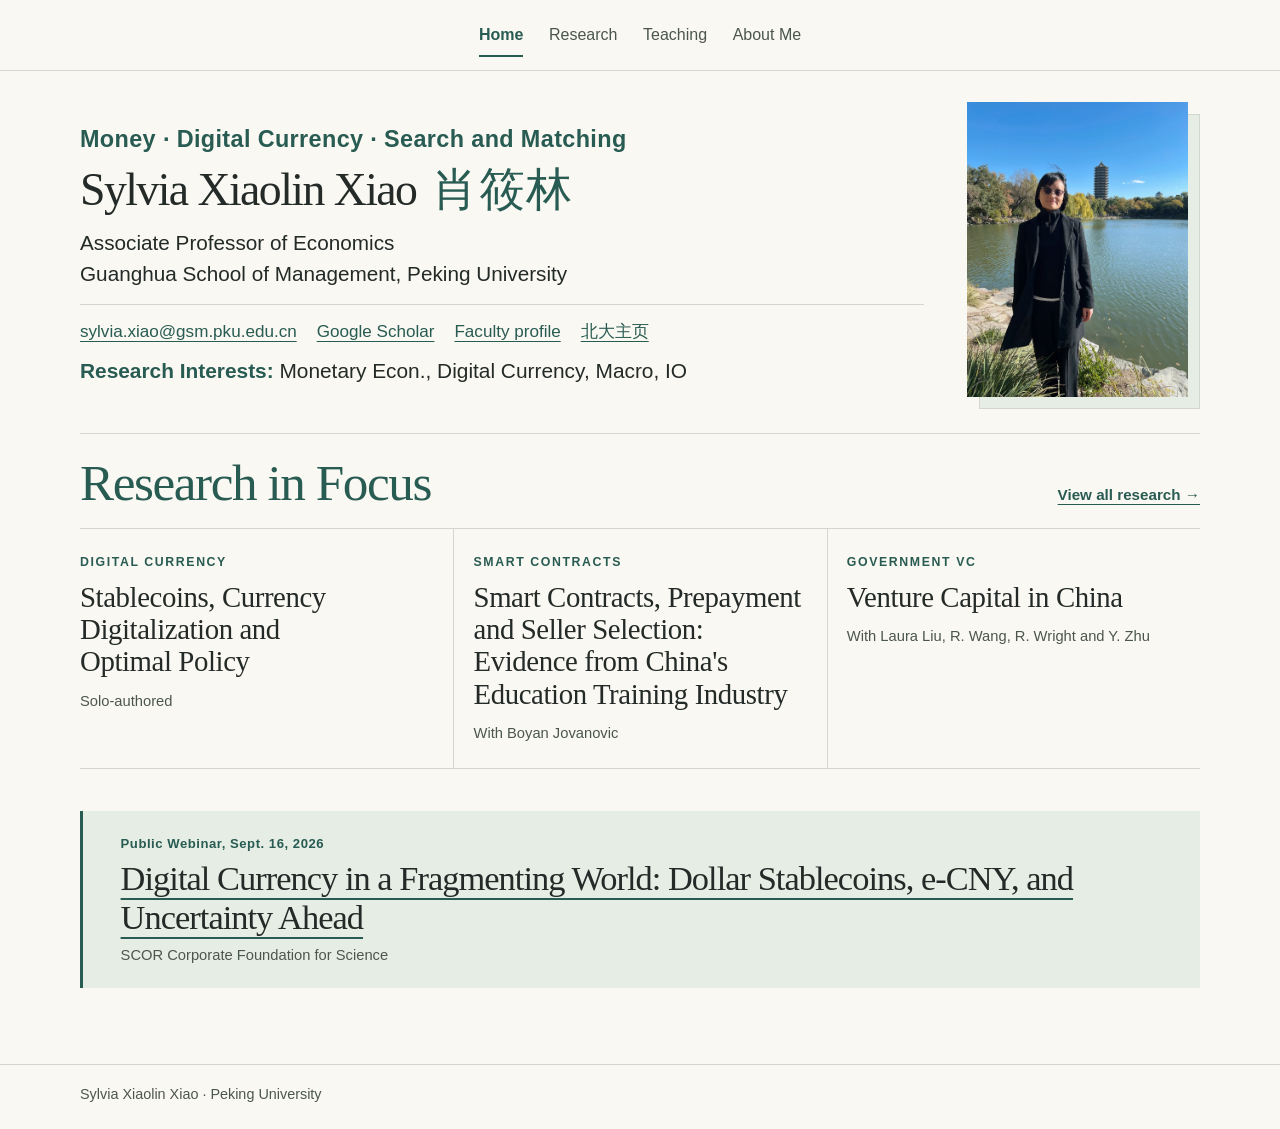
==== commit fca4e742: "Update personal website" ====
--- a/index.html
+++ b/index.html
@@ -34,7 +34,7 @@
         <h1 class="name" id="home-title"><span>Sylvia Xiaolin Xiao</span>
           <span lang="zh-Hans">肖筱林</span></h1>
         <p class="affiliation">Associate Professor of Economics<br>Guanghua School of Management, Peking University</p>
-        <p class="contact"><a href="mailto:sylvia.xiao@gsm.pku.edu.cn">sylvia.xiao@gsm.pku.edu.cn</a> <a href="https://scholar.google.com/citations?user=fKxK8y8AAAAJ&amp;hl=en">Google Scholar</a> <a href="https://en.gsm.pku.edu.cn/faculty/sylvia.xiao/">Faculty profile</a> <a href="https://www.gsm.pku.edu.cn/faculty/sylvia.xiao/" lang="zh-Hans">北大主页</a></p>
+        <p class="contact"><a href="mailto:sylvia.xiao@gsm.pku.edu.cn">sylvia.xiao@gsm.pku.edu.cn</a> <a href="https://scholar.google.com/citations?user=fKxK8y8AAAAJ&amp;hl=en" target="_blank" rel="noopener">Google Scholar</a> <a href="https://en.gsm.pku.edu.cn/faculty/sylvia.xiao/" target="_blank" rel="noopener">Faculty profile</a> <a href="https://www.gsm.pku.edu.cn/faculty/sylvia.xiao/" lang="zh-Hans" target="_blank" rel="noopener">北大主页</a></p>
         <p class="research-interests"><strong>Research Interests:</strong> Monetary Econ., Digital Currency, Macro, IO</p>
       </div>
       <figure class="portrait"><img src="figures/portrait.webp?v=0845554c4093" alt="Sylvia Xiaolin Xiao in a dark coat and sunglasses beside a lake, with a tower in the background" width="1038" height="1384" fetchpriority="high"></figure>
@@ -51,20 +51,20 @@
         <p class="meta">Solo-authored</p>
       </article>
       <article class="focus-paper">
+        <p class="eyebrow">Smart Contracts</p>
+        <h3><a href="research.html#smart-contracts">Smart Contracts, Prepayment and Seller Selection: Evidence from China&#x27;s Education Training Industry</a></h3>
+        <p class="meta">With Boyan Jovanovic</p>
+      </article>
+      <article class="focus-paper">
         <p class="eyebrow">Government VC</p>
         <h3><a href="research.html#venture-capital">Venture Capital in China</a></h3>
         <p class="meta">With Laura Liu, R. Wang, R. Wright and Y. Zhu</p>
-      </article>
-      <article class="focus-paper">
-        <p class="eyebrow">Smart Contracts</p>
-        <h3><a href="research.html#smart-contracts">Smart Contracts, Prepayment and Seller Selection: Evidence from China&#x27;s Education Training Industry</a></h3>
-        <p class="meta">With Boyan Jovanovic</p>
       </article>
       </div>
     </section>
     <aside class="webinar" aria-labelledby="webinar-title">
       <p class="eyebrow">Public Webinar, <time datetime="2026-09-16">Sept. 16, 2026</time></p>
-      <h2 id="webinar-title"><a href="https://foundation.scor.com/news/scor-foundation-webinar-digital-currency-fragmenting-world-dollar-stablecoins-e-cny-and">Digital Currency in a Fragmenting World: Dollar Stablecoins, e-CNY, and Uncertainty Ahead</a></h2>
+      <h2 id="webinar-title"><a href="https://foundation.scor.com/news/scor-foundation-webinar-digital-currency-fragmenting-world-dollar-stablecoins-e-cny-and" target="_blank" rel="noopener">Digital Currency in a Fragmenting World: Dollar Stablecoins, e-CNY, and Uncertainty Ahead</a></h2>
       <p class="meta">SCOR Corporate Foundation for Science</p>
     </aside>
   </main>
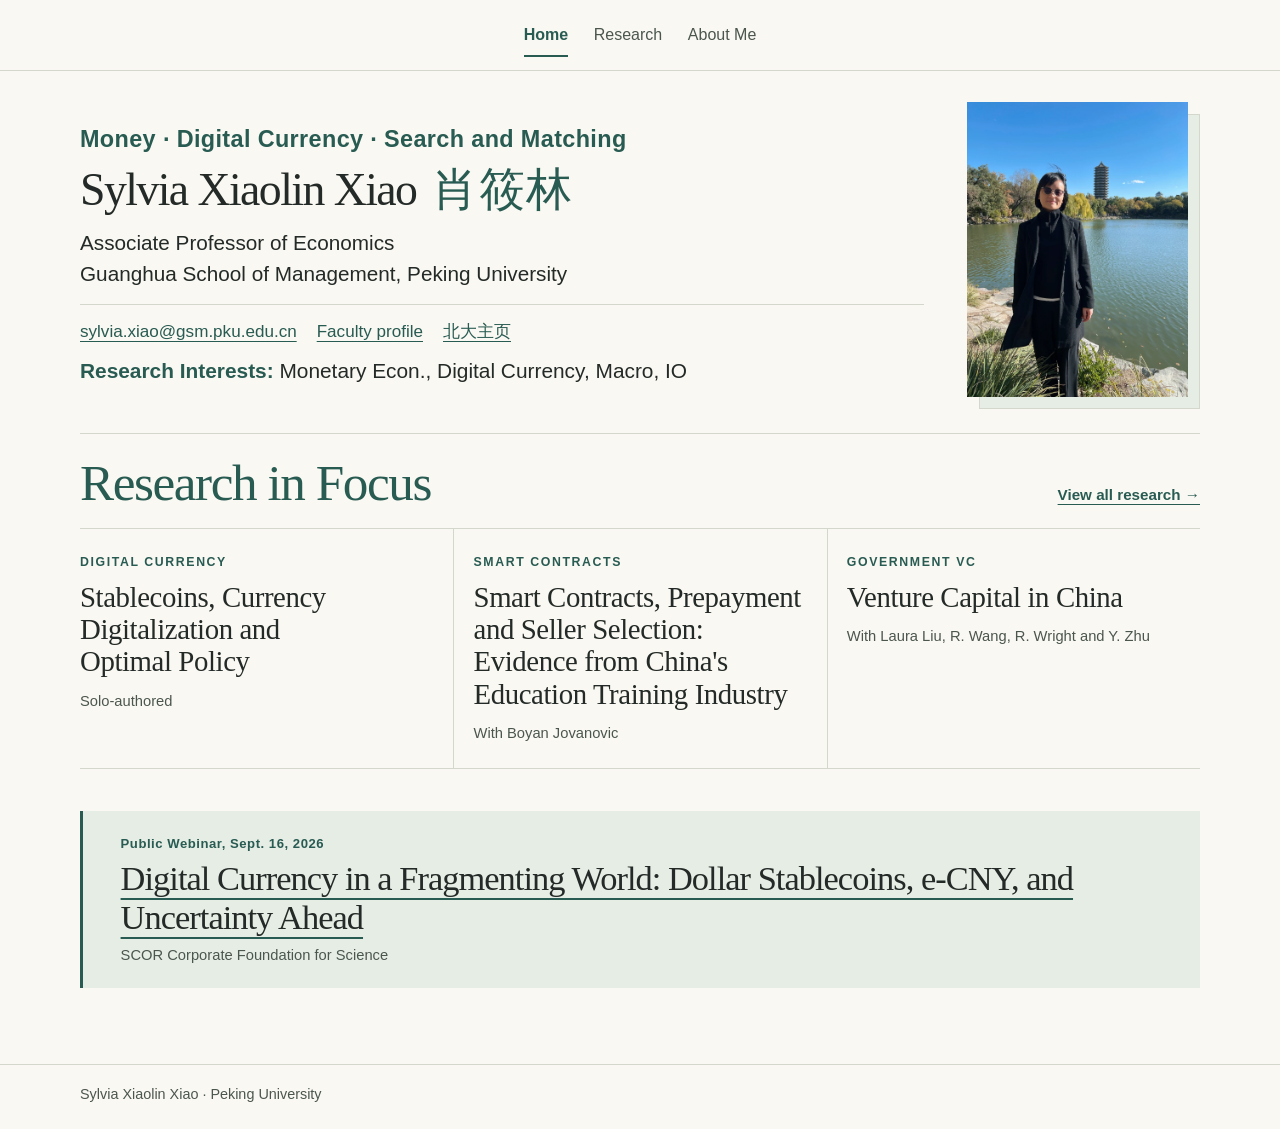
==== commit 0e38a2ea: "Update personal website" ====
--- a/index.html
+++ b/index.html
@@ -13,7 +13,7 @@
   <meta property="og:url" content="https://sylvia-x-xiao.github.io/">
   <meta property="og:site_name" content="Sylvia Xiaolin Xiao">
   <meta property="og:image" content="https://sylvia-x-xiao.github.io/figures/portrait.webp">
-  <link rel="stylesheet" href="styles.css?v=c0f7de627237">
+  <link rel="stylesheet" href="styles.css?v=566913ab9179">
   <script type="application/ld+json">{"@context": "https://schema.org", "@type": "Person", "name": "Sylvia Xiaolin Xiao", "alternateName": "肖筱林", "jobTitle": "Associate Professor of Economics", "affiliation": {"@type": "Organization", "name": "Guanghua School of Management, Peking University"}, "url": "https://sylvia-x-xiao.github.io/", "image": "https://sylvia-x-xiao.github.io/figures/portrait.webp", "sameAs": ["https://scholar.google.com/citations?user=fKxK8y8AAAAJ&hl=en", "https://en.gsm.pku.edu.cn/faculty/sylvia.xiao/", "https://www.gsm.pku.edu.cn/faculty/sylvia.xiao/"], "knowsAbout": ["Money", "Digital Currency", "Search and Matching"]}</script>
 </head>
 <body>
@@ -22,7 +22,6 @@
     <div class="frame">
       <nav class="nav" aria-label="Main navigation"><a href="index.html" aria-current="page">Home</a>
 <a href="research.html">Research</a>
-<a href="teaching.html">Teaching</a>
 <a href="about.html">About Me</a></nav>
     </div>
   </header>
@@ -34,7 +33,7 @@
         <h1 class="name" id="home-title"><span>Sylvia Xiaolin Xiao</span>
           <span lang="zh-Hans">肖筱林</span></h1>
         <p class="affiliation">Associate Professor of Economics<br>Guanghua School of Management, Peking University</p>
-        <p class="contact"><a href="mailto:sylvia.xiao@gsm.pku.edu.cn">sylvia.xiao@gsm.pku.edu.cn</a> <a href="https://scholar.google.com/citations?user=fKxK8y8AAAAJ&amp;hl=en" target="_blank" rel="noopener">Google Scholar</a> <a href="https://en.gsm.pku.edu.cn/faculty/sylvia.xiao/" target="_blank" rel="noopener">Faculty profile</a> <a href="https://www.gsm.pku.edu.cn/faculty/sylvia.xiao/" lang="zh-Hans" target="_blank" rel="noopener">北大主页</a></p>
+        <p class="contact"><a href="mailto:sylvia.xiao@gsm.pku.edu.cn">sylvia.xiao@gsm.pku.edu.cn</a> <a href="https://en.gsm.pku.edu.cn/faculty/sylvia.xiao/" target="_blank" rel="noopener">Faculty profile</a> <a href="https://www.gsm.pku.edu.cn/faculty/sylvia.xiao/" lang="zh-Hans" target="_blank" rel="noopener">北大主页</a></p>
         <p class="research-interests"><strong>Research Interests:</strong> Monetary Econ., Digital Currency, Macro, IO</p>
       </div>
       <figure class="portrait"><img src="figures/portrait.webp?v=0845554c4093" alt="Sylvia Xiaolin Xiao in a dark coat and sunglasses beside a lake, with a tower in the background" width="1038" height="1384" fetchpriority="high"></figure>
--- a/styles.css
+++ b/styles.css
@@ -130,10 +130,43 @@
 .paper > .meta { margin-block-start: .28rem; }
 .meta + .meta { margin-block-start: .25rem; }
 .badge-new { color: var(--accent-red); font-weight: 700; font-style: italic; margin-inline-start: .35rem; }
-.paper-listings { margin-block-start: .55rem; display: grid; gap: .2rem; }
+.paper-listings { margin-block-start: .55rem; display: grid; grid-template-columns: minmax(0, 1fr); gap: .2rem; }
 .paper-listing { color: var(--accent-blue); font-size: .95rem; line-height: 1.52; padding-inline-start: 1.2rem; }
 .paper-listing .listing-label { font-weight: 700; }
 .paper-listing--awards strong { color: var(--accent-red); font-weight: 700; }
+.paper-listing-measure {
+  position: absolute;
+  inline-size: 0;
+  block-size: 0;
+  overflow: hidden;
+  visibility: hidden;
+  white-space: nowrap;
+}
+.paper-listing-measure > span { display: inline-block; inline-size: max-content; }
+.paper-listing-toggle {
+  margin-inline-start: .45em;
+  border: 0;
+  padding: 0;
+  background: transparent;
+  color: var(--teal);
+  font: inherit;
+  font-weight: 650;
+  text-decoration: underline;
+  text-underline-offset: .18em;
+  white-space: nowrap;
+  cursor: pointer;
+}
+.paper-listing-toggle:focus-visible { outline-offset: 2px; }
+@media screen {
+  .paper-listing--folded { display: flex; align-items: baseline; }
+  .paper-listing--folded > .paper-listing-content {
+    min-inline-size: 0;
+    overflow: hidden;
+    text-overflow: ellipsis;
+    white-space: nowrap;
+  }
+  .paper-listing--folded > .paper-listing-toggle { flex: none; }
+}
 .paper-note { color: var(--muted); font-size: .84rem; line-height: 1.45; margin-block-start: .38rem; }
 .paper-note--italic { font-style: italic; }
 
@@ -239,7 +272,7 @@
     --line: #cccccc;
   }
   body { font-size: 10.5pt; line-height: 1.48; background: #fff; color: #000; }
-  .skip, .site-header, .filters, .gallery-controls, .gallery-lightbox { display: none !important; }
+  .skip, .site-header, .filters, .gallery-controls, .gallery-lightbox, .paper-listing-toggle { display: none !important; }
   .frame { inline-size: 100%; max-inline-size: none; margin: 0; }
   h1, .name { font-size: 22pt; }
   .hero-eyebrow, .hero-copy > .eyebrow { font-size: 11pt; }
